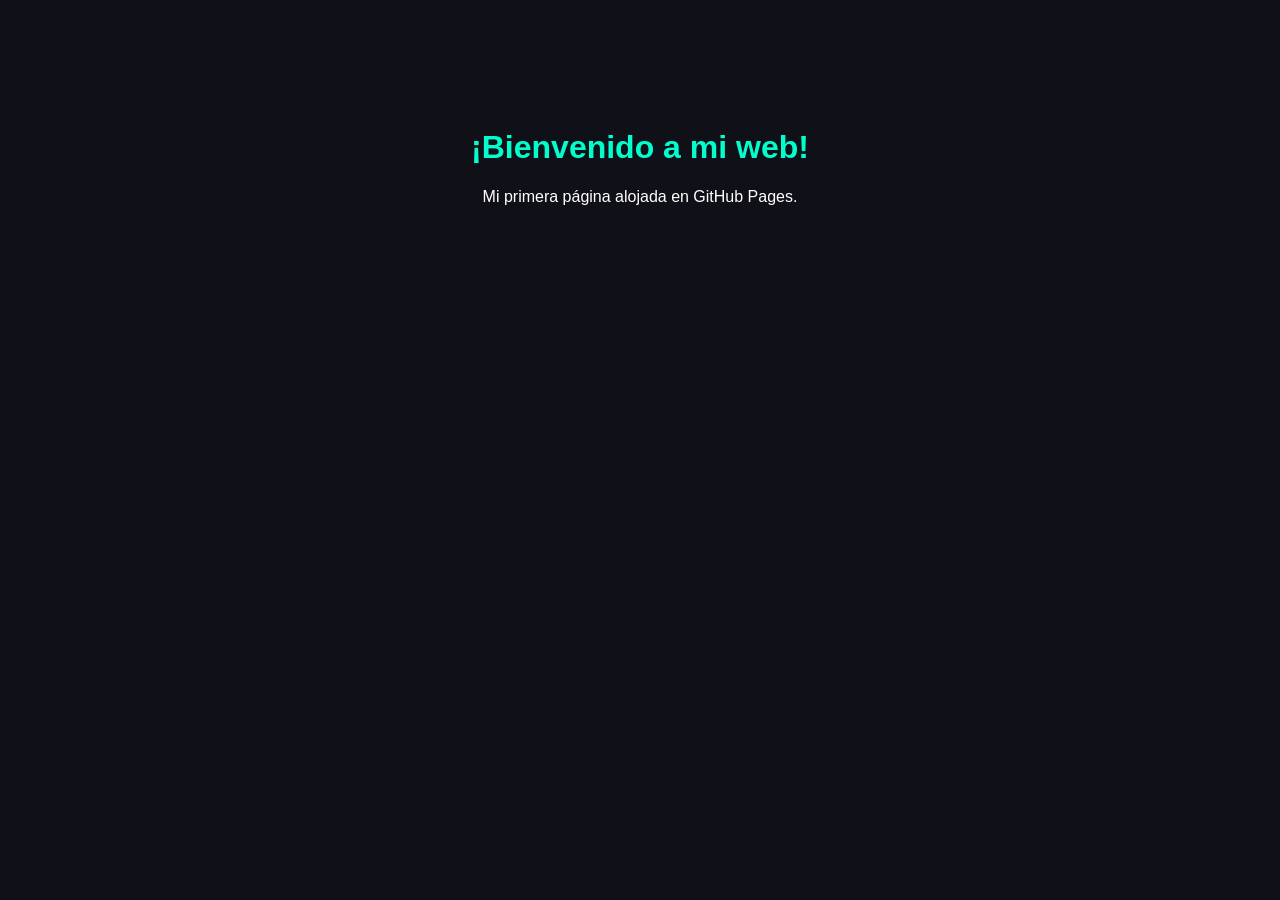
==== index.html @ 0137ab1f "Add initial HTML structure for the webpage" ====
<!DOCTYPE html>
<html lang="es">
<head>
  <meta charset="UTF-8">
  <meta name="viewport" content="width=device-width, initial-scale=1.0">
  <title>Mi primera web</title>
  <style>
    body {
      background: #101018;
      color: white;
      font-family: Arial, sans-serif;
      text-align: center;
      padding: 100px 20px;
    }
    h1 { color: #00ffcc; }
  </style>
</head>
<body>
  <h1>¡Bienvenido a mi web!</h1>
  <p>Mi primera página alojada en GitHub Pages.</p>
</body>
</html>
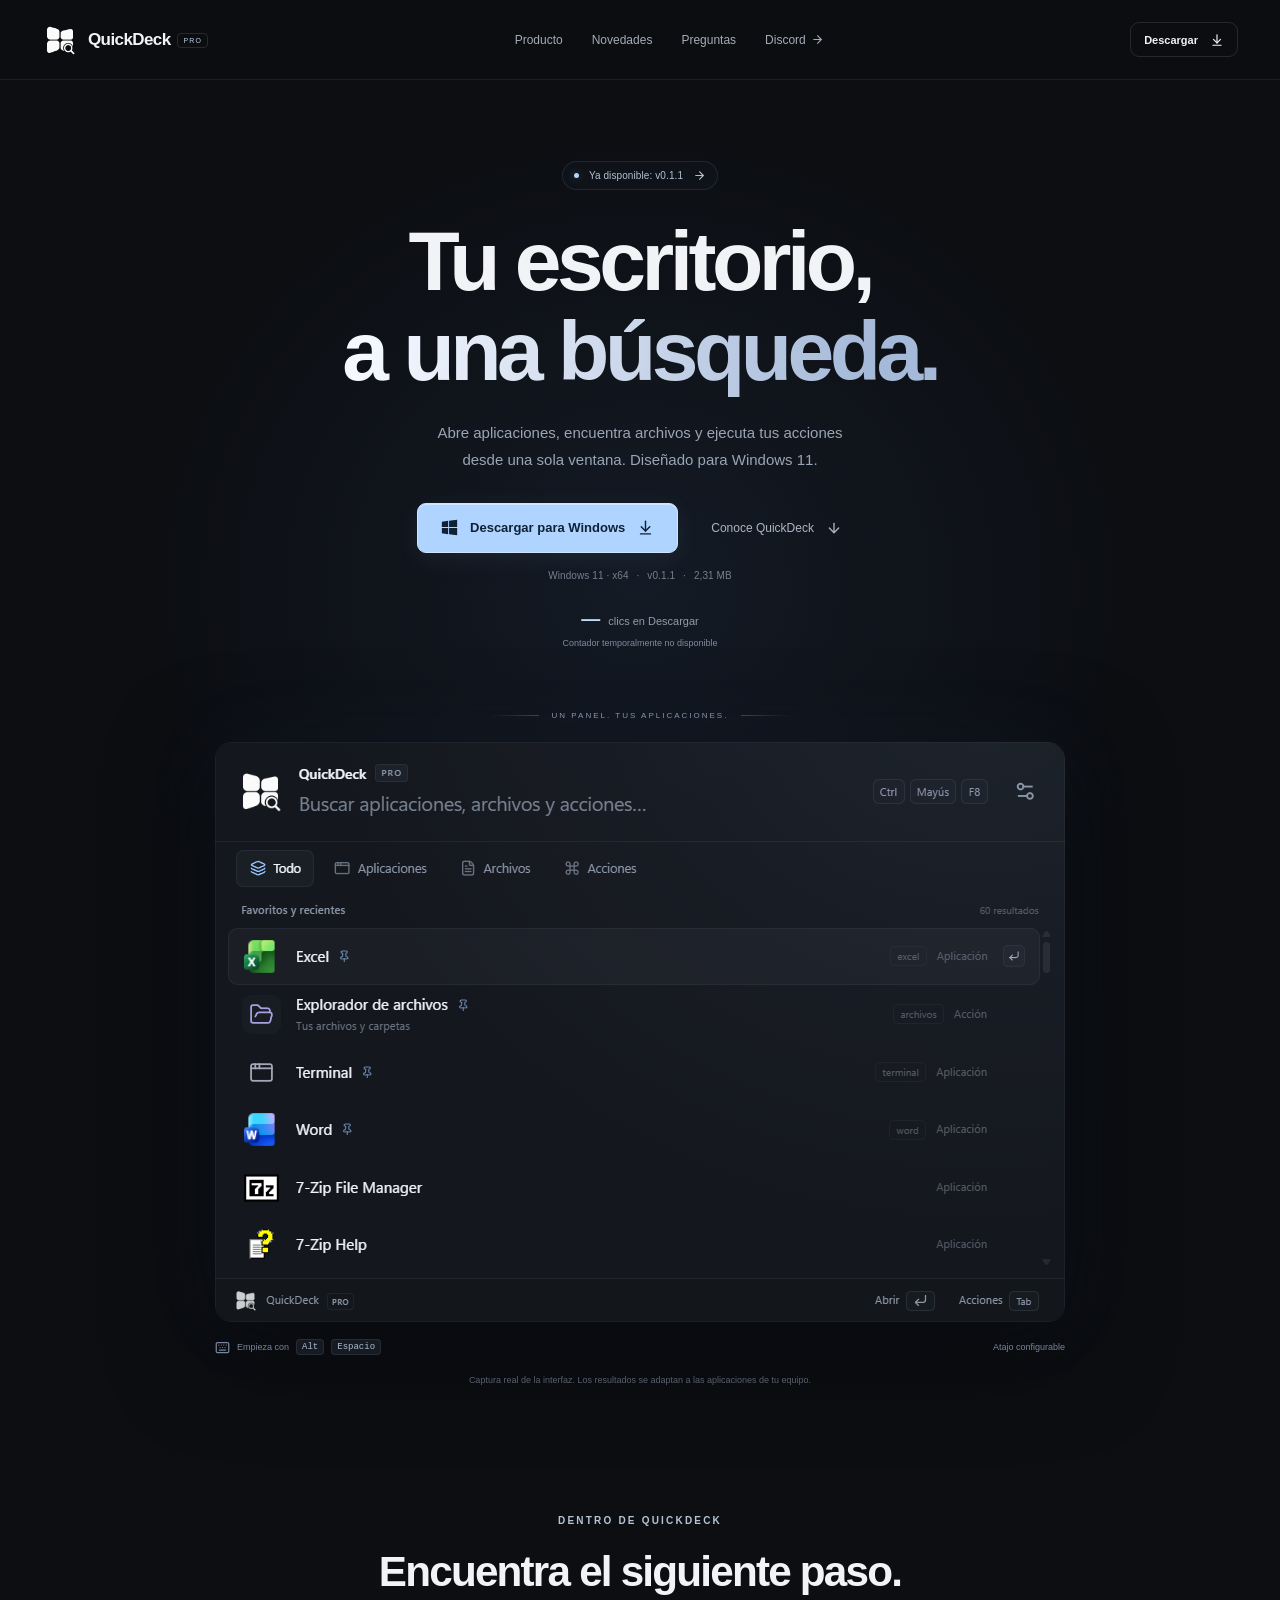
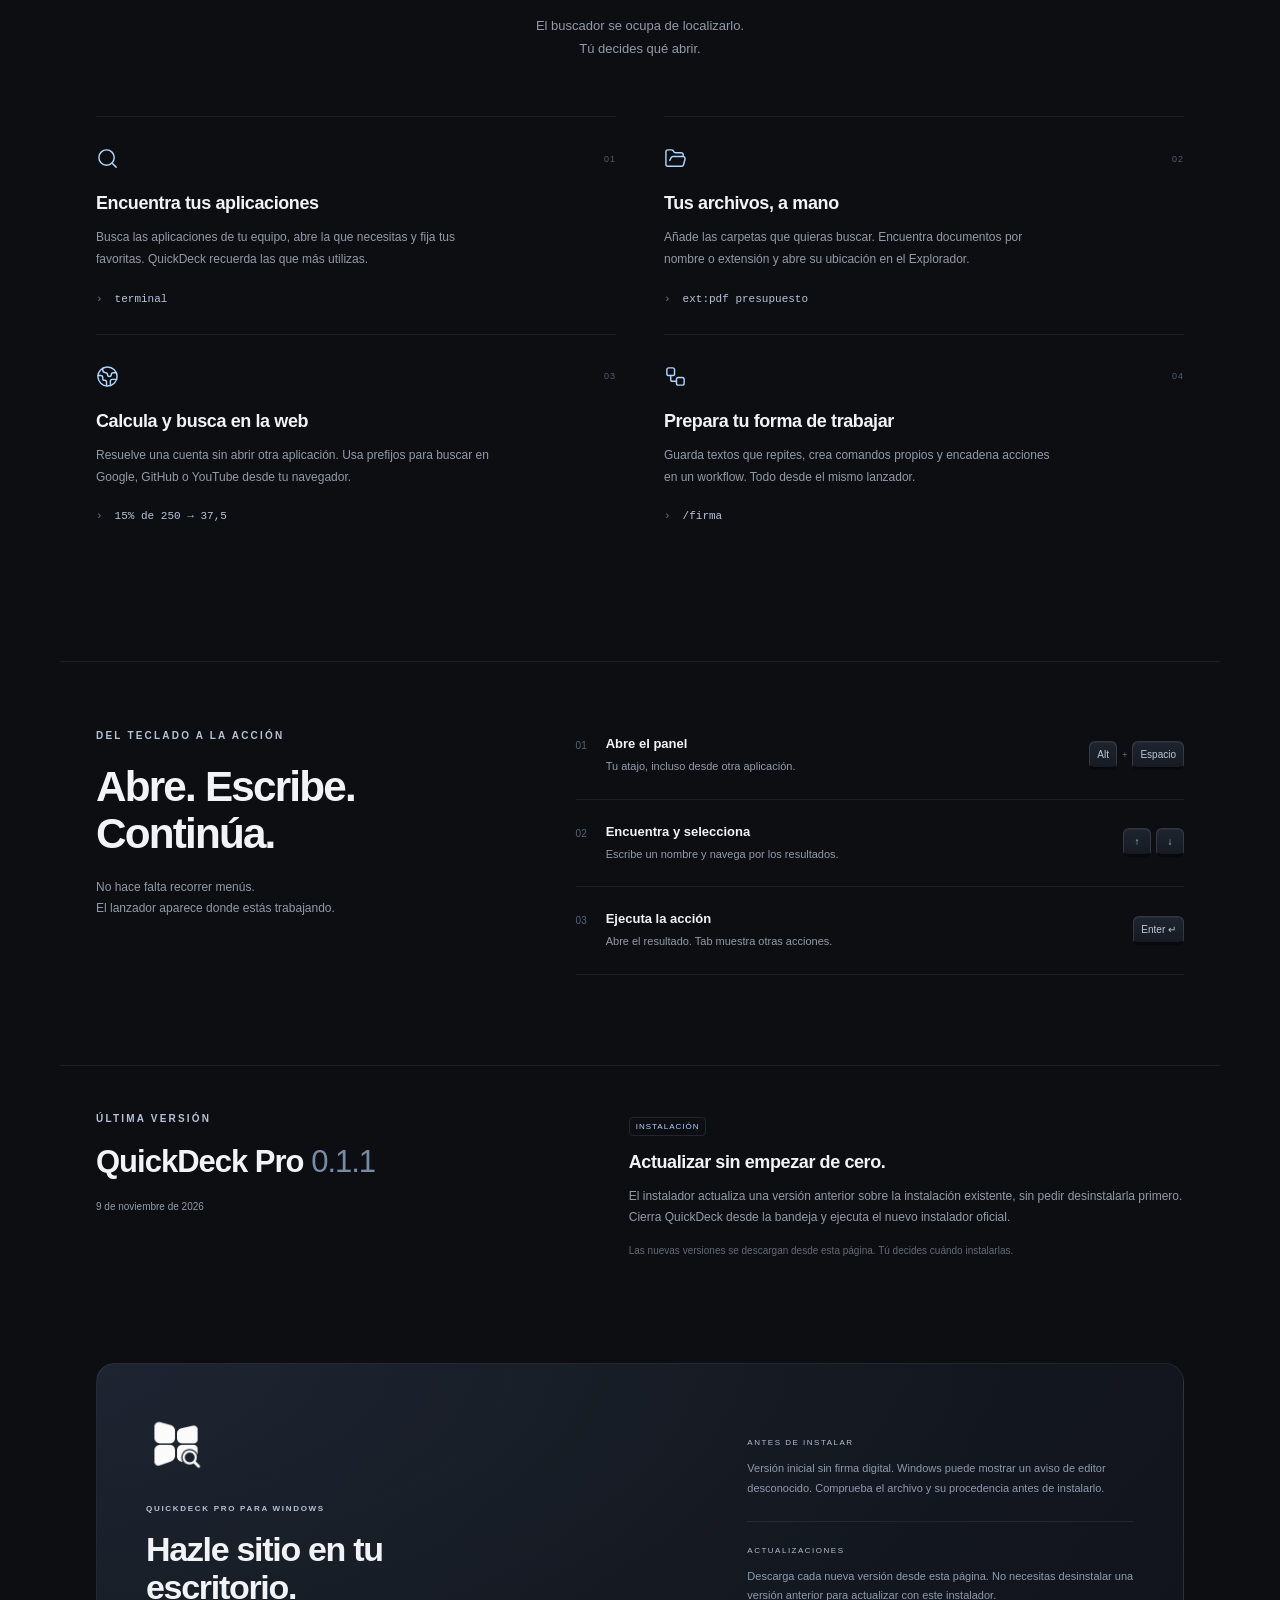
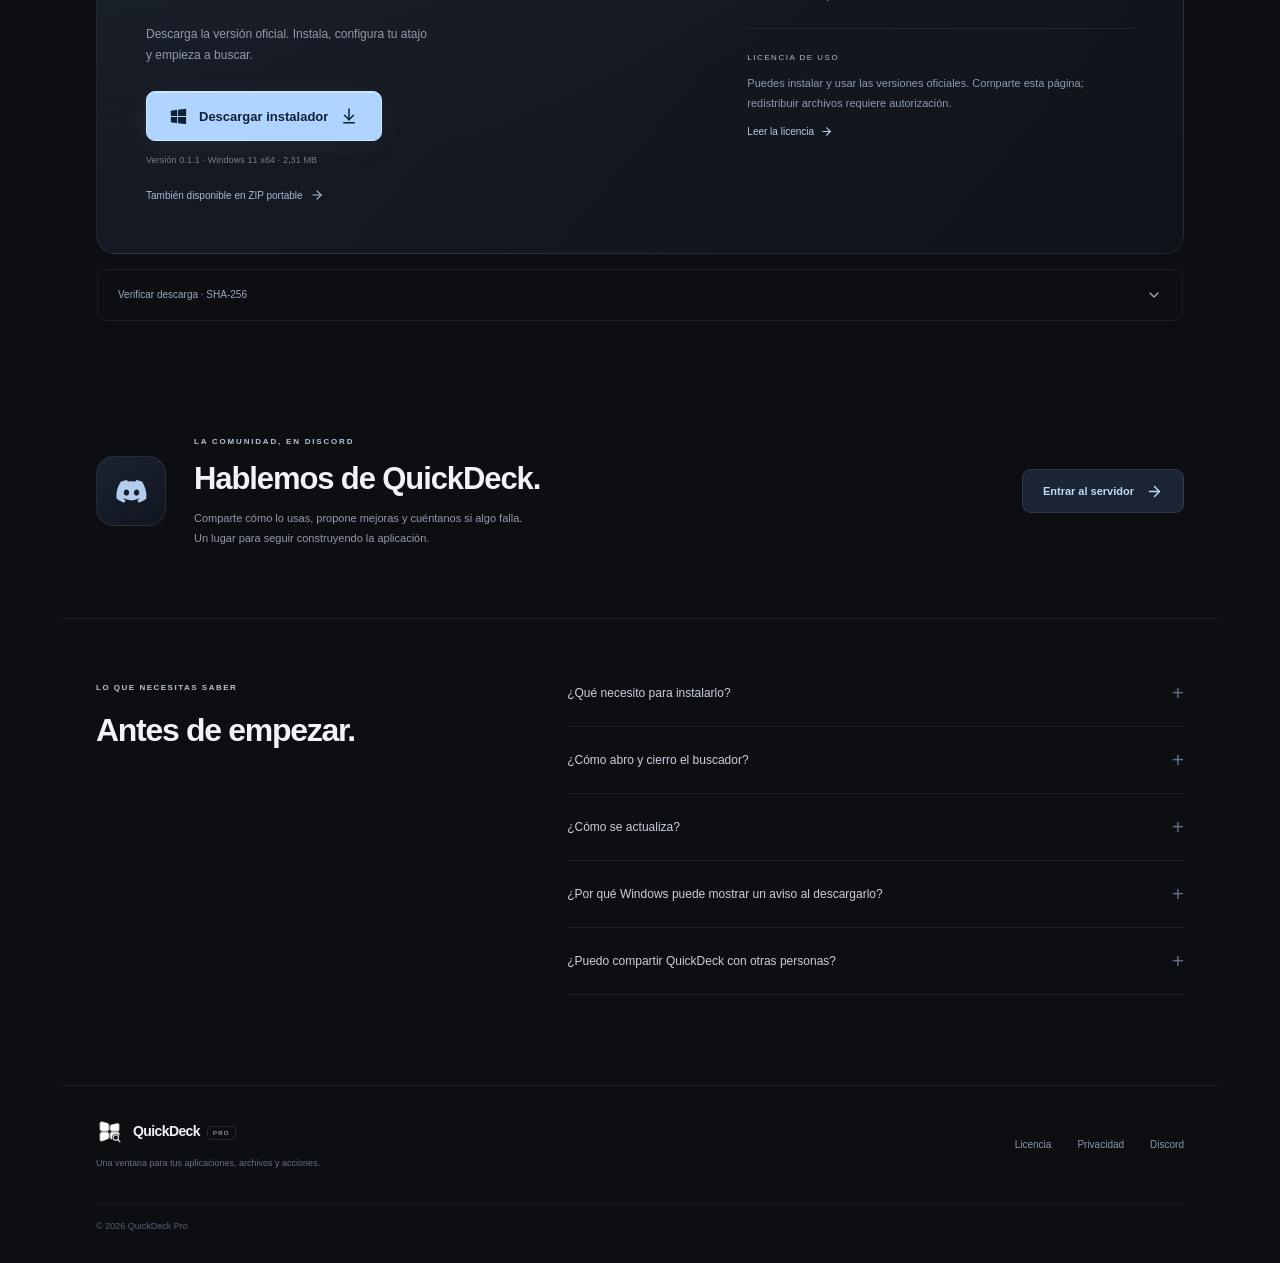
==== commit 4526b59e: "Add files via upload" ====
--- a/index.html
+++ b/index.html
@@ -1,23 +1,2100 @@
+<!doctype html>
+<html lang="es">
+  <head>
+    <meta charset="UTF-8" />
+    <meta name="viewport" content="width=device-width,initial-scale=1" />
+    <meta name="theme-color" content="#0c0e12" />
+    <title>QuickDeck Pro v0.1.1 — Windows 11</title>
+    <meta
+      name="description"
+      content="Aplicaciones, archivos y acciones en un buscador para Windows 11. Descarga QuickDeck Pro y únete a Discord."
+    />
+    <link rel="canonical" href="https://ivanb12.github.io/quickdeckpro/" />
+    <link rel="icon" href="favicon.ico" />
+    <meta property="og:title" content="QuickDeck Pro v0.1.1" />
+    <meta property="og:description" content="Tu escritorio, a una búsqueda." />
+    <meta property="og:url" content="https://ivanb12.github.io/quickdeckpro/" />
+    <meta property="og:type" content="website" />
+    <meta
+      property="og:image"
+      content="https://ivanb12.github.io/quickdeckpro/images/launcher.png"
+    />
+    <style>
+      :root {
+        color-scheme: dark;
+        --bg: #0c0e12;
+        --text: #f1f3f6;
+        --muted: #929ba9;
+        --ice: #afd4ff;
+        --line: #ffffff12;
+        font-family: Inter, 'Segoe UI Variable Text', 'Segoe UI', Arial, sans-serif;
+        font-synthesis: none;
+        text-rendering: optimizeLegibility;
+        -webkit-font-smoothing: antialiased;
+      }
+      * {
+        box-sizing: border-box;
+      }
+      html {
+        scroll-behavior: smooth;
+        scroll-padding-top: 100px;
+      }
+      body {
+        margin: 0;
+        background: var(--bg);
+        color: var(--text);
+      }
+      a {
+        color: inherit;
+        text-decoration: none;
+      }
+      button,
+      input {
+        font: inherit;
+      }
+      button,
+      a,
+      summary {
+        -webkit-tap-highlight-color: transparent;
+      }
+      button,
+      summary {
+        cursor: pointer;
+      }
+      button {
+        color: inherit;
+      }
+      a:focus-visible,
+      button:focus-visible,
+      summary:focus-visible,
+      input:focus-visible {
+        outline: 2px solid var(--ice);
+        outline-offset: 5px;
+      }
+      ::selection {
+        background: #afd4ff36;
+        color: #fff;
+      }
+      img {
+        max-width: 100%;
+      }
+      svg {
+        flex-shrink: 0;
+      }
+      h1,
+      h2,
+      h3,
+      p {
+        margin: 0;
+      }
+      h2 {
+        font-size: clamp(30px, 3.3vw, 46px);
+        letter-spacing: -1.8px;
+        line-height: 1.12;
+        font-weight: 580;
+      }
+      h3 {
+        font-weight: 550;
+      }
+      p {
+        color: var(--muted);
+        line-height: 1.75;
+      }
+      .section-shell {
+        max-width: 1160px;
+        margin: 0 auto;
+        padding-left: 36px;
+        padding-right: 36px;
+      }
+      .eyebrow {
+        font-size: 10px;
+        letter-spacing: 2.2px;
+        font-weight: 600;
+        color: #b6c3d4;
+        margin-bottom: 18px;
+      }
+      .skip-link {
+        position: fixed;
+        top: -100px;
+        left: 20px;
+        padding: 12px 20px;
+        background: var(--ice);
+        color: #071425;
+        z-index: 100;
+      }
+      .skip-link:focus {
+        top: 10px;
+      }
+      .site-header {
+        position: sticky;
+        top: 0;
+        z-index: 30;
+        background: #0c0e12e8;
+        backdrop-filter: blur(18px);
+        border-bottom: 1px solid var(--line);
+      }
+      .nav-wrap {
+        height: 79px;
+        max-width: 1280px;
+        padding: 0 42px;
+        margin: auto;
+        display: flex;
+        align-items: center;
+        gap: 40px;
+      }
+      .logo {
+        display: flex;
+        align-items: center;
+        gap: 10px;
+        font-size: 17px;
+        font-weight: 600;
+        letter-spacing: -0.6px;
+        white-space: nowrap;
+      }
+      .logo img {
+        display: block;
+        width: 36px;
+        height: 36px;
+        object-fit: contain;
+      }
+      .pro {
+        font-size: 7px;
+        letter-spacing: 1.2px;
+        font-weight: 500;
+        color: #bed0e6;
+        vertical-align: middle;
+        border: 1px solid #ffffff1d;
+        border-radius: 4px;
+        margin-left: 7px;
+        padding: 3px 5px;
+      }
+      .main-nav {
+        display: flex;
+        align-items: center;
+        gap: 29px;
+        margin: auto;
+      }
+      .main-nav a {
+        font-size: 12px;
+        color: #a5acb8;
+        display: inline-flex;
+        gap: 5px;
+        align-items: center;
+        transition: color 0.15s;
+      }
+      .main-nav a:hover {
+        color: #fff;
+      }
+      .button {
+        display: inline-flex;
+        align-items: center;
+        justify-content: center;
+        gap: 12px;
+        min-height: 44px;
+        padding: 0 20px;
+        border-radius: 9px;
+        font-size: 12px;
+        font-weight: 550;
+        white-space: nowrap;
+        transition:
+          background 0.15s,
+          transform 0.15s,
+          border-color 0.15s;
+        border: 1px solid #ffffff1d;
+      }
+      .button:hover {
+        transform: translateY(-2px);
+        background: #ffffff0e;
+      }
+      .nav-download {
+        min-height: 35px;
+        font-size: 11px;
+        padding: 0 13px;
+      }
+      .button-primary {
+        background: var(--ice);
+        color: #102035;
+        border: 1px solid #cde5ff;
+        box-shadow:
+          0 1px 0 #ffffff66 inset,
+          0 5px 25px #9fc7ff13;
+        min-height: 50px;
+        padding: 0 23px;
+        font-size: 13px;
+      }
+      .button-primary:hover {
+        background: #cee4ff;
+      }
+      .button-quiet {
+        border-color: transparent;
+        color: #abb5c5;
+        font-weight: 400;
+      }
+      .button-quiet:hover {
+        background: #ffffff05;
+        color: #fff;
+      }
+      .menu-toggle {
+        display: none;
+        border: 0;
+        background: none;
+        padding: 5px;
+      }
+      .hero {
+        text-align: center;
+        position: relative;
+        isolation: isolate;
+        padding-top: 81px;
+      }
+      .hero-halo {
+        pointer-events: none;
+        position: absolute;
+        top: 0;
+        left: 50%;
+        width: 1100px;
+        max-width: 100vw;
+        height: 950px;
+        transform: translateX(-50%);
+        z-index: -2;
+        background: radial-gradient(ellipse at 50% 53%, #31496c37, transparent 64%);
+      }
+      .release-pill {
+        display: inline-flex;
+        align-items: center;
+        gap: 10px;
+        font-size: 10px;
+        letter-spacing: 0.1px;
+        color: #b4bfcd;
+        padding: 7px 11px;
+        border: 1px solid #b8d2f51c;
+        border-radius: 30px;
+        background: #17213138;
+      }
+      .release-pill:hover {
+        border-color: #afd4ff55;
+      }
+      .live-dot {
+        height: 5px;
+        width: 5px;
+        border-radius: 50%;
+        background: var(--ice);
+        box-shadow: 0 0 9px #afd4ff55;
+      }
+      .hero h1 {
+        margin: 27px 0 22px;
+        font-size: clamp(50px, 6.7vw, 84px);
+        font-weight: 570;
+        letter-spacing: -4.5px;
+        line-height: 1.07;
+      }
+      .hero h1 > span {
+        background: linear-gradient(100deg, #f5f8ff 5%, #a5b9d8 88%);
+        background-clip: text;
+        color: transparent;
+      }
+      .hero-description {
+        font-size: 15px;
+        line-height: 1.8;
+        color: #9aa5b5;
+      }
+      .hero-actions {
+        display: flex;
+        justify-content: center;
+        gap: 12px;
+        margin-top: 30px;
+      }
+      .download-meta {
+        font-size: 10px;
+        letter-spacing: 0.1px;
+        display: block;
+        margin-top: 14px;
+        color: #757f8f;
+      }
+      .download-meta > span {
+        margin: 0 5px;
+      }
+      .product-stage {
+        margin: 63px auto 0;
+        max-width: 890px;
+        position: relative;
+        padding: 0 20px 18px;
+      }
+      .stage-grid {
+        position: absolute;
+        inset: 30px -85px 0;
+        z-index: -1;
+        pointer-events: none;
+        background-image:
+          linear-gradient(#b9d9ff07 1px, transparent 1px),
+          linear-gradient(90deg, #b9d9ff07 1px, transparent 1px);
+        background-size: 55px 55px;
+        mask-image: radial-gradient(ellipse, #000, transparent 68%);
+      }
+      .stage-intro {
+        display: flex;
+        justify-content: center;
+        align-items: center;
+        gap: 13px;
+        font-size: 8px;
+        letter-spacing: 2px;
+        color: #8595ac;
+        margin-bottom: 22px;
+      }
+      .stage-line {
+        height: 1px;
+        width: 50px;
+        background: linear-gradient(90deg, transparent, #b8d3ff3d);
+      }
+      .stage-line:last-child {
+        transform: rotate(180deg);
+      }
+      .product-shot {
+        display: block;
+        width: 100%;
+        height: auto;
+        border-radius: 15px;
+        box-shadow:
+          0 25px 100px #0008,
+          0 0 80px #6b9af813;
+        outline: 1px solid #b8d3ff0d;
+        outline-offset: -1px;
+      }
+      .stage-caption {
+        display: flex;
+        justify-content: space-between;
+        align-items: center;
+        font-size: 9px;
+        padding-top: 17px;
+        color: #77859b;
+      }
+      .stage-caption > span:first-child {
+        display: flex;
+        align-items: center;
+        gap: 7px;
+      }
+      .stage-caption kbd {
+        font-size: 9px;
+        padding: 2px 5px;
+        background: #151a23;
+        border: 1px solid #ffffff14;
+        border-radius: 4px;
+        color: #afbdd1;
+      }
+      .capture-note {
+        font-size: 9px;
+        color: #687181;
+        margin-top: 0;
+      }
+      .features-section {
+        padding-top: 123px;
+        padding-bottom: 110px;
+      }
+      .section-heading {
+        text-align: center;
+        margin-bottom: 56px;
+      }
+      .section-heading > p:last-child {
+        font-size: 13px;
+        margin-top: 20px;
+      }
+      .features-grid {
+        display: grid;
+        grid-template-columns: repeat(2, minmax(0, 1fr));
+        gap: 0 48px;
+      }
+      .feature {
+        padding: 30px 0 29px;
+        border-top: 1px solid var(--line);
+      }
+      .feature-top {
+        display: flex;
+        align-items: center;
+        justify-content: space-between;
+        color: var(--ice);
+        margin-bottom: 23px;
+      }
+      .feature-top > span {
+        font-size: 9px;
+        color: #525d70;
+        letter-spacing: 1px;
+        font-variant-numeric: tabular-nums;
+      }
+      .feature h3 {
+        font-size: 18px;
+        letter-spacing: -0.4px;
+        margin-bottom: 12px;
+      }
+      .feature p {
+        font-size: 12px;
+        max-width: 400px;
+        line-height: 1.85;
+      }
+      .feature code {
+        display: flex;
+        align-items: center;
+        gap: 12px;
+        font-family: 'Cascadia Code', Consolas, monospace;
+        font-size: 11px;
+        color: #b5c5db;
+        margin-top: 22px;
+      }
+      .feature code > span {
+        color: #5e789a;
+      }
+      .keyboard-section {
+        display: grid;
+        grid-template-columns: 1fr 1.45fr;
+        gap: 60px;
+        border-top: 1px solid var(--line);
+        padding-top: 65px;
+        padding-bottom: 90px;
+      }
+      .keyboard-section > div > p:last-child {
+        font-size: 12px;
+        margin-top: 20px;
+      }
+      .keyboard-steps {
+        padding: 0;
+        margin: 0;
+        list-style: none;
+      }
+      .keyboard-steps li {
+        display: flex;
+        gap: 19px;
+        align-items: center;
+        border-bottom: 1px solid var(--line);
+        padding: 24px 0;
+      }
+      .keyboard-steps li:first-child {
+        padding-top: 9px;
+      }
+      .step-number {
+        color: #566378;
+        font-size: 10px;
+        align-self: flex-start;
+        margin-top: 4px;
+      }
+      .keyboard-steps h3 {
+        font-size: 13px;
+        margin-bottom: 7px;
+      }
+      .keyboard-steps p {
+        font-size: 11px;
+        line-height: 1.5;
+      }
+      .key-combo {
+        display: flex;
+        align-items: center;
+        gap: 5px;
+        margin-left: auto;
+        color: #657287;
+      }
+      .key-combo kbd {
+        background: linear-gradient(#1e242e, #161b23);
+        border: 1px solid #ffffff1f;
+        border-bottom: 3px solid #07090e;
+        border-radius: 6px;
+        min-width: 28px;
+        padding: 7px;
+        font-family: inherit;
+        font-size: 10px;
+        color: #bcc8d9;
+        text-align: center;
+        box-shadow: 0 1px 0 #ffffff0c inset;
+      }
+      .key-combo > span {
+        font-size: 9px;
+      }
+      .release-section {
+        padding-top: 44px;
+        padding-bottom: 79px;
+        border-top: 1px solid var(--line);
+        display: grid;
+        grid-template-columns: 1fr 1.2fr;
+        gap: 70px;
+      }
+      .release-section h2 {
+        font-size: 31px;
+        letter-spacing: -1px;
+      }
+      .release-section h2 span {
+        color: #788ba5;
+        font-weight: 350;
+      }
+      .release-date {
+        font-size: 10px;
+        margin-top: 18px;
+      }
+      .release-detail {
+        padding-top: 5px;
+      }
+      .small-tag {
+        display: inline-block;
+        font-size: 8px;
+        letter-spacing: 1px;
+        color: var(--ice);
+        border: 1px solid #afd4ff20;
+        border-radius: 4px;
+        padding: 4px 6px;
+        margin-bottom: 16px;
+      }
+      .release-detail h3 {
+        font-size: 18px;
+        margin-bottom: 13px;
+        letter-spacing: -0.4px;
+      }
+      .release-detail > p {
+        font-size: 12px;
+      }
+      .release-detail .muted-small {
+        font-size: 10px;
+        opacity: 0.65;
+        margin-top: 14px;
+      }
+      .download-section {
+        padding-top: 25px;
+        padding-bottom: 80px;
+      }
+      .download-panel {
+        display: grid;
+        grid-template-columns: 1.4fr 1fr;
+        gap: 60px;
+        border: 1px solid #a7c6f01c;
+        border-radius: 19px;
+        overflow: hidden;
+        padding: 50px 49px;
+        background:
+          radial-gradient(ellipse at 0% 0%, #5673991a, transparent 60%),
+          linear-gradient(130deg, #171c25, #10131a);
+      }
+      .download-main > img {
+        display: block;
+        object-fit: contain;
+        margin-bottom: 28px;
+        width: 60px;
+        height: 60px;
+      }
+      .download-main .eyebrow {
+        font-size: 8px;
+        letter-spacing: 1.7px;
+        margin-bottom: 14px;
+      }
+      .download-main h2 {
+        font-size: 34px;
+        letter-spacing: -1.3px;
+        max-width: 340px;
+      }
+      .download-main > p:not(.eyebrow) {
+        font-size: 12px;
+        margin-top: 18px;
+      }
+      .download-main > .button {
+        margin-top: 25px;
+      }
+      .download-main .download-meta {
+        font-size: 9px;
+      }
+      .portable-link {
+        display: inline-flex;
+        align-items: center;
+        gap: 7px;
+        font-size: 10px;
+        color: #a4bad7;
+        margin-top: 23px;
+      }
+      .portable-link:hover {
+        color: #fff;
+      }
+      .download-details {
+        padding-top: 17px;
+      }
+      .detail-block {
+        padding: 17px 0 22px;
+        border-bottom: 1px solid var(--line);
+      }
+      .detail-block:first-child {
+        padding-top: 0;
+      }
+      .detail-block:last-child {
+        border: 0;
+        padding-bottom: 0;
+      }
+      .detail-label {
+        font-size: 8px;
+        letter-spacing: 1.5px;
+        color: #b0bed0;
+      }
+      .detail-block p {
+        font-size: 11px;
+        line-height: 1.8;
+        margin-top: 10px;
+        color: #8e9bb0;
+      }
+      .detail-block a {
+        display: inline-flex;
+        align-items: center;
+        gap: 6px;
+        font-size: 10px;
+        color: #b6cbe8;
+        margin-top: 11px;
+      }
+      .checksum {
+        margin: 15px 1px 0;
+        border: 1px solid var(--line);
+        border-radius: 9px;
+        color: #99a8bc;
+      }
+      .checksum > summary {
+        padding: 17px 20px;
+        display: flex;
+        align-items: center;
+        justify-content: space-between;
+        list-style: none;
+        font-size: 10px;
+      }
+      .checksum summary::-webkit-details-marker,
+      .faq-list summary::-webkit-details-marker {
+        display: none;
+      }
+      .checksum[open] > summary svg {
+        transform: rotate(180deg);
+      }
+      .checksum-body {
+        padding: 0 20px 20px;
+      }
+      .checksum-body label {
+        font-size: 10px;
+        color: #8b9bb1;
+      }
+      .hash-row {
+        display: flex;
+        margin: 10px 0;
+        gap: 6px;
+      }
+      .hash-row input {
+        min-width: 0;
+        flex: 1;
+        background: #0a0c12;
+        border: 1px solid #ffffff13;
+        border-radius: 6px;
+        padding: 13px 11px;
+        color: #becde3;
+        font-family: Consolas, monospace;
+        font-size: 11px;
+      }
+      .hash-row button {
+        border: 1px solid #ffffff16;
+        border-radius: 6px;
+        background: #1a202a;
+        width: 45px;
+        display: grid;
+        place-items: center;
+      }
+      .checksum-body p {
+        font-size: 10px;
+      }
+      .checksum-body > a {
+        display: inline-flex;
+        align-items: center;
+        gap: 6px;
+        font-size: 10px;
+        margin-top: 15px;
+        color: var(--ice);
+      }
+      .community-section {
+        display: grid;
+        grid-template-columns: auto 1fr auto;
+        align-items: center;
+        gap: 28px;
+        padding-top: 34px;
+        padding-bottom: 70px;
+      }
+      .community-icon {
+        width: 70px;
+        height: 70px;
+        border: 1px solid #ffffff14;
+        border-radius: 18px;
+        background: linear-gradient(145deg, #1b2331, #10151f);
+        display: grid;
+        place-items: center;
+        color: #b4cded;
+      }
+      .community-icon svg {
+        width: 31px;
+        height: 31px;
+      }
+      .community-section .eyebrow {
+        font-size: 8px;
+        letter-spacing: 1.8px;
+        margin-bottom: 13px;
+      }
+      .community-section h2 {
+        font-size: 31px;
+        letter-spacing: -1.1px;
+      }
+      .community-section p:not(.eyebrow) {
+        font-size: 11px;
+        margin-top: 13px;
+      }
+      .button-discord {
+        background: #1b2433;
+        border-color: #a4c7fc26;
+        color: #c0d8fa;
+        font-size: 11px;
+      }
+      .button-discord:hover {
+        background: #27344a;
+      }
+      .faq-section {
+        border-top: 1px solid var(--line);
+        padding-top: 62px;
+        padding-bottom: 90px;
+        display: grid;
+        grid-template-columns: 0.8fr 1.2fr;
+        gap: 60px;
+      }
+      .faq-section h2 {
+        font-size: 32px;
+        letter-spacing: -1.3px;
+      }
+      .faq-section .eyebrow {
+        font-size: 8px;
+        letter-spacing: 1.5px;
+      }
+      .faq-list details {
+        border-bottom: 1px solid var(--line);
+      }
+      .faq-list summary {
+        display: flex;
+        align-items: center;
+        justify-content: space-between;
+        gap: 20px;
+        list-style: none;
+        padding: 21px 0;
+        font-size: 12px;
+        font-weight: 450;
+        color: #c9d0db;
+      }
+      .faq-list details:first-child summary {
+        padding-top: 0;
+      }
+      .faq-plus {
+        font-size: 21px;
+        color: #5f7089;
+        font-weight: 300;
+        transition: transform 0.2s;
+      }
+      .faq-list details[open] .faq-plus {
+        transform: rotate(45deg);
+      }
+      .faq-list p {
+        padding: 0 22px 21px 0;
+        font-size: 11px;
+        line-height: 1.9;
+      }
+      .site-footer {
+        border-top: 1px solid var(--line);
+        padding-top: 32px;
+        padding-bottom: 30px;
+        display: grid;
+        grid-template-columns: 1fr auto;
+        gap: 30px;
+      }
+      .site-footer .logo {
+        font-size: 14px;
+      }
+      .site-footer .logo img {
+        width: 27px;
+        height: 27px;
+      }
+      .site-footer .pro {
+        font-size: 6px;
+      }
+      .site-footer p {
+        font-size: 9px;
+        margin-top: 11px;
+        color: #657082;
+      }
+      .site-footer nav {
+        display: flex;
+        gap: 26px;
+        font-size: 10px;
+        color: #8b97a9;
+        align-items: center;
+      }
+      .site-footer nav a:hover {
+        color: #fff;
+      }
+      .site-footer > span {
+        font-size: 9px;
+        color: #556175;
+        grid-column: 1/-1;
+        border-top: 1px solid #ffffff08;
+        padding-top: 18px;
+      }
+      @media (min-width: 1000px) {
+        .hero h1,
+        .hero-description,
+        .hero-actions,
+        .release-pill {
+          animation: arrive 0.6s ease both;
+        }
+        .hero-description {
+          animation-delay: 0.08s;
+        }
+        .hero-actions {
+          animation-delay: 0.15s;
+        }
+      }
+      @keyframes arrive {
+        from {
+          opacity: 0;
+          transform: translateY(8px);
+        }
+        to {
+          opacity: 1;
+          transform: translateY(0);
+        }
+      }
+      @media (max-width: 900px) {
+        .nav-wrap {
+          gap: 22px;
+          padding: 0 25px;
+        }
+        .main-nav {
+          gap: 17px;
+        }
+        .hero h1 {
+          letter-spacing: -3px;
+        }
+        .section-shell {
+          padding-left: 26px;
+          padding-right: 26px;
+        }
+        .keyboard-section {
+          gap: 30px;
+          grid-template-columns: 1fr 1.4fr;
+        }
+        .key-combo {
+          gap: 3px;
+        }
+        .key-combo kbd {
+          padding: 6px;
+          font-size: 9px;
+        }
+        .keyboard-steps {
+          min-width: 0;
+        }
+        .keyboard-steps li {
+          gap: 12px;
+        }
+        .keyboard-steps p {
+          font-size: 10px;
+          max-width: 180px;
+        }
+        .release-section {
+          gap: 30px;
+        }
+        .download-panel {
+          gap: 30px;
+          padding: 36px 30px;
+        }
+        .community-section {
+          grid-template-columns: auto 1fr;
+          gap: 22px;
+        }
+        .community-section > .button {
+          grid-column: 2;
+          justify-self: start;
+          margin-top: 0;
+        }
+        .community-section p br {
+          display: none;
+        }
+        .faq-section {
+          gap: 30px;
+        }
+      }
+      @media (max-width: 640px) {
+        html {
+          scroll-padding-top: 85px;
+        }
+        .nav-wrap {
+          height: 66px;
+          padding: 0 18px;
+          gap: 12px;
+        }
+        .logo {
+          font-size: 16px;
+          gap: 7px;
+        }
+        .logo img {
+          height: 31px;
+          width: 31px;
+        }
+        .pro {
+          font-size: 6px;
+          margin-left: 5px;
+          padding: 2px 4px;
+        }
+        .nav-download {
+          margin-left: auto;
+          font-size: 10px;
+          min-height: 32px;
+          padding: 0 10px;
+          gap: 7px;
+        }
+        .menu-toggle {
+          display: block;
+        }
+        .menu-toggle svg {
+          height: 19px;
+          width: 19px;
+        }
+        .main-nav {
+          display: none;
+          position: absolute;
+          top: 66px;
+          left: 0;
+          right: 0;
+          margin: 0;
+          padding: 20px 24px;
+          background: #12161f;
+          border-bottom: 1px solid #ffffff16;
+          flex-direction: column;
+          align-items: flex-start;
+          gap: 22px;
+        }
+        .main-nav.is-open {
+          display: flex;
+        }
+        .main-nav a {
+          font-size: 13px;
+        }
+        .section-shell {
+          padding-left: 21px;
+          padding-right: 21px;
+        }
+        .hero {
+          padding-top: 51px;
+        }
+        .release-pill {
+          font-size: 9px;
+          padding: 6px 10px;
+        }
+        .hero h1 {
+          font-size: 48px;
+          letter-spacing: -2.8px;
+          line-height: 1.1;
+          margin: 26px 0 20px;
+        }
+        .hero-description {
+          font-size: 12px;
+          line-height: 1.9;
+          max-width: 330px;
+          margin: auto;
+        }
+        .desktop-break {
+          display: none;
+        }
+        .hero-actions {
+          margin-top: 27px;
+          gap: 10px;
+          flex-direction: column;
+          align-items: center;
+        }
+        .button-primary {
+          min-height: 47px;
+          font-size: 12px;
+          padding: 0 18px;
+          gap: 11px;
+        }
+        .button-quiet {
+          min-height: 34px;
+          font-size: 11px;
+        }
+        .download-meta {
+          font-size: 9px;
+          margin-top: 12px;
+        }
+        .product-stage {
+          margin-top: 39px;
+          padding: 0 0 12px;
+        }
+        .stage-intro {
+          font-size: 6px;
+          letter-spacing: 1.5px;
+          gap: 10px;
+          margin-bottom: 17px;
+        }
+        .stage-line {
+          width: 27px;
+        }
+        .stage-grid {
+          inset: 10px -21px 0;
+          background-size: 35px 35px;
+        }
+        .product-shot {
+          border-radius: 8px;
+        }
+        .stage-caption {
+          padding-top: 13px;
+          font-size: 8px;
+        }
+        .stage-caption > span:first-child {
+          gap: 4px;
+        }
+        .stage-caption kbd {
+          font-size: 8px;
+          padding: 1px 4px;
+        }
+        .stage-caption svg {
+          width: 12px;
+        }
+        .capture-note {
+          font-size: 8px;
+          line-height: 1.8;
+          padding: 0 12px;
+        }
+        .features-section {
+          padding-top: 76px;
+          padding-bottom: 54px;
+        }
+        .section-heading {
+          margin-bottom: 32px;
+        }
+        .eyebrow {
+          font-size: 8px;
+          letter-spacing: 1.5px;
+          margin-bottom: 16px;
+        }
+        .section-heading h2 {
+          font-size: 29px;
+          letter-spacing: -1.3px;
+        }
+        .section-heading > p:last-child {
+          font-size: 11px;
+          margin-top: 15px;
+        }
+        .features-grid {
+          grid-template-columns: 1fr;
+          gap: 0;
+        }
+        .feature {
+          padding: 25px 0;
+        }
+        .feature-top {
+          margin-bottom: 17px;
+        }
+        .feature-top svg {
+          width: 20px;
+        }
+        .feature h3 {
+          font-size: 17px;
+          margin-bottom: 10px;
+        }
+        .feature p {
+          font-size: 12px;
+          max-width: none;
+        }
+        .feature code {
+          margin-top: 17px;
+          font-size: 10px;
+        }
+        .keyboard-section {
+          display: block;
+          padding-top: 43px;
+          padding-bottom: 55px;
+        }
+        .keyboard-section h2 {
+          font-size: 32px;
+        }
+        .keyboard-section > div > p:last-child {
+          font-size: 11px;
+          margin-top: 16px;
+        }
+        .keyboard-steps {
+          margin-top: 30px;
+        }
+        .keyboard-steps li {
+          gap: 13px;
+          padding: 22px 0;
+        }
+        .keyboard-steps h3 {
+          font-size: 12px;
+        }
+        .keyboard-steps p {
+          font-size: 10px;
+          max-width: 160px;
+        }
+        .key-combo kbd {
+          font-size: 9px;
+          padding: 6px;
+          min-width: 25px;
+        }
+        .release-section {
+          display: block;
+          padding-top: 38px;
+          padding-bottom: 42px;
+        }
+        .release-section h2 {
+          font-size: 27px;
+        }
+        .release-date {
+          font-size: 9px;
+          margin-top: 11px;
+        }
+        .release-detail {
+          margin-top: 28px;
+        }
+        .release-detail h3 {
+          font-size: 17px;
+        }
+        .release-detail > p {
+          font-size: 11px;
+        }
+        .download-section {
+          padding-top: 13px;
+          padding-bottom: 48px;
+        }
+        .download-panel {
+          display: block;
+          padding: 30px 24px;
+          border-radius: 14px;
+        }
+        .download-main > img {
+          width: 48px;
+          height: 48px;
+          margin-bottom: 24px;
+        }
+        .download-main h2 {
+          font-size: 29px;
+          letter-spacing: -1.2px;
+        }
+        .download-main > p:not(.eyebrow) {
+          font-size: 11px;
+        }
+        .download-main > .button {
+          margin-top: 23px;
+        }
+        .download-main .download-meta {
+          font-size: 8px;
+        }
+        .portable-link {
+          font-size: 9px;
+          margin-top: 19px;
+        }
+        .download-details {
+          margin-top: 24px;
+          padding-top: 25px;
+          border-top: 1px solid var(--line);
+        }
+        .detail-block p {
+          font-size: 11px;
+        }
+        .checksum > summary {
+          font-size: 9px;
+          padding: 15px;
+        }
+        .checksum-body {
+          padding: 0 15px 16px;
+        }
+        .hash-row input {
+          font-size: 10px;
+        }
+        .community-section {
+          grid-template-columns: 45px 1fr;
+          gap: 17px;
+          padding-top: 20px;
+          padding-bottom: 49px;
+        }
+        .community-icon {
+          width: 45px;
+          height: 45px;
+          border-radius: 12px;
+          align-self: start;
+        }
+        .community-icon svg {
+          width: 22px;
+        }
+        .community-section .eyebrow {
+          font-size: 7px;
+          letter-spacing: 1px;
+          margin-bottom: 10px;
+        }
+        .community-section h2 {
+          font-size: 25px;
+          letter-spacing: -0.9px;
+        }
+        .community-section p:not(.eyebrow) {
+          font-size: 11px;
+        }
+        .community-section > .button {
+          font-size: 10px;
+          min-height: 41px;
+        }
+        .faq-section {
+          display: block;
+          padding-top: 39px;
+          padding-bottom: 49px;
+        }
+        .faq-section h2 {
+          font-size: 29px;
+        }
+        .faq-list {
+          margin-top: 32px;
+        }
+        .faq-list summary {
+          font-size: 11px;
+          gap: 15px;
+          padding: 20px 0;
+        }
+        .faq-list p {
+          font-size: 11px;
+          padding-right: 12px;
+        }
+        .site-footer {
+          padding-top: 28px;
+          padding-bottom: 24px;
+          display: flex;
+          flex-wrap: wrap;
+          gap: 25px;
+        }
+        .site-footer nav {
+          font-size: 10px;
+          gap: 24px;
+        }
+        .site-footer > span {
+          width: 100%;
+          font-size: 8px;
+          padding-top: 18px;
+        }
+        .site-footer p {
+          font-size: 9px;
+        }
+        .site-footer .logo {
+          font-size: 14px;
+        }
+      }
+      @media (max-width: 360px) {
+        .nav-download {
+          display: none;
+        }
+        .menu-toggle {
+          margin-left: auto;
+        }
+      }
+      @media (prefers-reduced-motion: reduce) {
+        html {
+          scroll-behavior: auto;
+        }
+        *,
+        *::before,
+        *::after {
+          animation: none !important;
+          transition: none !important;
+        }
+      }
 
-<!DOCTYPE html>
-<html lang="es">
-<head>
-  <meta charset="UTF-8">
-  <meta name="viewport" content="width=device-width, initial-scale=1.0">
-  <title>Mi primera web</title>
-  <style>
-    body {
-      background: #101018;
-      color: white;
-      font-family: Arial, sans-serif;
-      text-align: center;
-      padding: 100px 20px;
-    }
-    h1 { color: #00ffcc; }
-  </style>
-</head>
-<body>
-  <h1>¡Bienvenido a mi web!</h1>
-  <p>Mi primera página alojada en GitHub Pages.</p>
-</body>
+      .click-counter {
+        display: flex;
+        justify-content: center;
+        align-items: baseline;
+        gap: 8px;
+        flex-wrap: wrap;
+        margin: 24px auto 0;
+        font-size: 11px;
+        color: #929ba9;
+      }
+      .click-counter strong {
+        font-size: 19px;
+        color: #c1dcff;
+        font-weight: 550;
+        font-variant-numeric: tabular-nums;
+      }
+      .click-counter small {
+        flex-basis: 100%;
+        font-size: 9px;
+        color: #7d8b9f;
+      }
+      @media (max-width: 640px) {
+        .click-counter {
+          margin-top: 20px;
+          font-size: 10px;
+        }
+        .click-counter strong {
+          font-size: 17px;
+        }
+      }
+    </style>
+  </head>
+  <body>
+    <a class="skip-link" href="#contenido">Saltar al contenido</a>
+    <header class="site-header">
+      <div class="nav-wrap">
+        <a href="#inicio" aria-label="QuickDeck Pro, inicio"
+          ><span class="logo"
+            ><img src="brand/quickdeck.png" alt="" width="36" height="36" /><span
+              >QuickDeck<span class="pro">PRO</span></span
+            ></span
+          ></a
+        >
+        <nav class="main-nav" aria-label="Navegación principal">
+          <a href="#producto">Producto</a><a href="#novedades">Novedades</a
+          ><a href="#preguntas">Preguntas</a
+          ><a href="https://discord.gg/dPwN5qaMAV" target="_blank" rel="noopener noreferrer"
+            >Discord
+            <svg
+              xmlns="http://www.w3.org/2000/svg"
+              width="13"
+              height="13"
+              viewBox="0 0 24 24"
+              fill="none"
+              stroke="currentColor"
+              stroke-width="2"
+              stroke-linecap="round"
+              stroke-linejoin="round"
+              class="lucide lucide-arrow-right"
+              aria-hidden="true"
+            >
+              <path d="M5 12h14"></path>
+              <path d="m12 5 7 7-7 7"></path></svg
+          ></a>
+        </nav>
+        <a class="button nav-download" href="#descargar"
+          >Descargar
+          <svg
+            xmlns="http://www.w3.org/2000/svg"
+            width="14"
+            height="14"
+            viewBox="0 0 24 24"
+            fill="none"
+            stroke="currentColor"
+            stroke-width="2"
+            stroke-linecap="round"
+            stroke-linejoin="round"
+            class="lucide lucide-arrow-down-to-line"
+            aria-hidden="true"
+          >
+            <path d="M12 17V3"></path>
+            <path d="m6 11 6 6 6-6"></path>
+            <path d="M19 21H5"></path></svg></a
+        ><button class="menu-toggle" type="button" aria-label="Abrir menú" aria-expanded="false">
+          <svg
+            xmlns="http://www.w3.org/2000/svg"
+            width="24"
+            height="24"
+            viewBox="0 0 24 24"
+            fill="none"
+            stroke="currentColor"
+            stroke-width="2"
+            stroke-linecap="round"
+            stroke-linejoin="round"
+            class="lucide lucide-menu"
+            aria-hidden="true"
+          >
+            <path d="M4 5h16"></path>
+            <path d="M4 12h16"></path>
+            <path d="M4 19h16"></path>
+          </svg>
+        </button>
+      </div>
+    </header>
+    <main id="contenido">
+      <section class="hero section-shell" id="inicio">
+        <div class="hero-halo" aria-hidden="true"></div>
+        <a href="#novedades" class="release-pill"
+          ><span class="live-dot"></span> Ya disponible: v<!-- -->0.1.1<!-- -->
+          <svg
+            xmlns="http://www.w3.org/2000/svg"
+            width="13"
+            height="13"
+            viewBox="0 0 24 24"
+            fill="none"
+            stroke="currentColor"
+            stroke-width="2"
+            stroke-linecap="round"
+            stroke-linejoin="round"
+            class="lucide lucide-arrow-right"
+            aria-hidden="true"
+          >
+            <path d="M5 12h14"></path>
+            <path d="m12 5 7 7-7 7"></path></svg
+        ></a>
+        <h1>Tu escritorio,<br /><span>a una búsqueda.</span></h1>
+        <p class="hero-description">
+          Abre aplicaciones, encuentra archivos y ejecuta tus acciones<br class="desktop-break" />
+          desde una sola ventana. Diseñado para Windows 11.
+        </p>
+        <div class="hero-actions">
+          <a
+            class="button button-primary"
+            href="downloads/QuickDeck-Pro-0.1.1-Setup.exe"
+            download=""
+            ><svg width="17" height="17" viewBox="0 0 20 20" fill="currentColor" aria-hidden="true">
+              <path
+                d="M1 3.2 8.4 2.2v7.2H1zm8.5-1.1L19 1v8.4H9.5zM1 10.5h7.4v7.3L1 16.8zm8.5 0H19V19l-9.5-1.1z"
+              ></path>
+            </svg>
+            Descargar para Windows
+            <svg
+              xmlns="http://www.w3.org/2000/svg"
+              width="17"
+              height="17"
+              viewBox="0 0 24 24"
+              fill="none"
+              stroke="currentColor"
+              stroke-width="2"
+              stroke-linecap="round"
+              stroke-linejoin="round"
+              class="lucide lucide-arrow-down-to-line"
+              aria-hidden="true"
+            >
+              <path d="M12 17V3"></path>
+              <path d="m6 11 6 6 6-6"></path>
+              <path d="M19 21H5"></path></svg></a
+          ><a class="button button-quiet" href="#producto"
+            >Conoce QuickDeck
+            <svg
+              xmlns="http://www.w3.org/2000/svg"
+              width="16"
+              height="16"
+              viewBox="0 0 24 24"
+              fill="none"
+              stroke="currentColor"
+              stroke-width="2"
+              stroke-linecap="round"
+              stroke-linejoin="round"
+              class="lucide lucide-arrow-down"
+              aria-hidden="true"
+            >
+              <path d="M12 5v14"></path>
+              <path d="m19 12-7 7-7-7"></path></svg
+          ></a>
+        </div>
+        <p class="download-meta">
+          Windows 11 · x64 <span>·</span> v<!-- -->0.1.1<!-- -->
+          <span>·</span>
+          <!-- -->2,31 MB
+        </p>
+        <div class="click-counter" aria-live="polite">
+          <strong id="download-click-count">—</strong><span>clics en Descargar</span
+          ><small id="download-click-status">Cargando contador…</small>
+        </div>
+        <div class="product-stage">
+          <div class="stage-grid" aria-hidden="true"></div>
+          <div class="stage-intro">
+            <span class="stage-line"></span><span>UN PANEL. TUS APLICACIONES.</span
+            ><span class="stage-line"></span>
+          </div>
+          <img
+            class="product-shot"
+            src="images/launcher.png"
+            alt="Captura real del lanzador de QuickDeck: búsqueda, favoritos de aplicaciones y navegación con el teclado."
+            width="850"
+            height="580"
+            fetchpriority="high"
+          />
+          <div class="stage-caption">
+            <span
+              ><svg
+                xmlns="http://www.w3.org/2000/svg"
+                width="15"
+                height="15"
+                viewBox="0 0 24 24"
+                fill="none"
+                stroke="currentColor"
+                stroke-width="2"
+                stroke-linecap="round"
+                stroke-linejoin="round"
+                class="lucide lucide-keyboard"
+                aria-hidden="true"
+              >
+                <path d="M10 8h.01"></path>
+                <path d="M12 12h.01"></path>
+                <path d="M14 8h.01"></path>
+                <path d="M16 12h.01"></path>
+                <path d="M18 8h.01"></path>
+                <path d="M6 8h.01"></path>
+                <path d="M7 16h10"></path>
+                <path d="M8 12h.01"></path>
+                <rect width="20" height="16" x="2" y="4" rx="2"></rect>
+              </svg>
+              Empieza con <kbd>Alt</kbd><kbd>Espacio</kbd></span
+            ><span>Atajo configurable</span>
+          </div>
+        </div>
+        <p class="capture-note">
+          Captura real de la interfaz. Los resultados se adaptan a las aplicaciones de tu equipo.
+        </p>
+      </section>
+      <section class="features-section section-shell" id="producto">
+        <div class="section-heading">
+          <p class="eyebrow">DENTRO DE QUICKDECK</p>
+          <h2>Encuentra el siguiente paso.</h2>
+          <p>El buscador se ocupa de localizarlo.<br />Tú decides qué abrir.</p>
+        </div>
+        <div class="features-grid">
+          <article class="feature">
+            <div class="feature-top">
+              <svg
+                xmlns="http://www.w3.org/2000/svg"
+                width="23"
+                height="23"
+                viewBox="0 0 24 24"
+                fill="none"
+                stroke="currentColor"
+                stroke-width="1.5"
+                stroke-linecap="round"
+                stroke-linejoin="round"
+                class="lucide lucide-search"
+                aria-hidden="true"
+              >
+                <path d="m21 21-4.34-4.34"></path>
+                <circle cx="11" cy="11" r="8"></circle></svg
+              ><span>0<!-- -->1</span>
+            </div>
+            <h3>Encuentra tus aplicaciones</h3>
+            <p>
+              Busca las aplicaciones de tu equipo, abre la que necesitas y fija tus favoritas.
+              QuickDeck recuerda las que más utilizas.
+            </p>
+            <code><span>›</span>terminal</code>
+          </article>
+          <article class="feature">
+            <div class="feature-top">
+              <svg
+                xmlns="http://www.w3.org/2000/svg"
+                width="23"
+                height="23"
+                viewBox="0 0 24 24"
+                fill="none"
+                stroke="currentColor"
+                stroke-width="1.5"
+                stroke-linecap="round"
+                stroke-linejoin="round"
+                class="lucide lucide-folder-open"
+                aria-hidden="true"
+              >
+                <path
+                  d="m6 14 1.5-2.9A2 2 0 0 1 9.24 10H20a2 2 0 0 1 1.94 2.5l-1.54 6a2 2 0 0 1-1.95 1.5H4a2 2 0 0 1-2-2V5a2 2 0 0 1 2-2h3.9a2 2 0 0 1 1.69.9l.81 1.2a2 2 0 0 0 1.67.9H18a2 2 0 0 1 2 2v2"
+                ></path></svg
+              ><span>0<!-- -->2</span>
+            </div>
+            <h3>Tus archivos, a mano</h3>
+            <p>
+              Añade las carpetas que quieras buscar. Encuentra documentos por nombre o extensión y
+              abre su ubicación en el Explorador.
+            </p>
+            <code><span>›</span>ext:pdf presupuesto</code>
+          </article>
+          <article class="feature">
+            <div class="feature-top">
+              <svg
+                xmlns="http://www.w3.org/2000/svg"
+                width="23"
+                height="23"
+                viewBox="0 0 24 24"
+                fill="none"
+                stroke="currentColor"
+                stroke-width="1.5"
+                stroke-linecap="round"
+                stroke-linejoin="round"
+                class="lucide lucide-earth"
+                aria-hidden="true"
+              >
+                <path d="M21.54 15H17a2 2 0 0 0-2 2v4.54"></path>
+                <path
+                  d="M7 3.34V5a3 3 0 0 0 3 3a2 2 0 0 1 2 2c0 1.1.9 2 2 2a2 2 0 0 0 2-2c0-1.1.9-2 2-2h3.17"
+                ></path>
+                <path d="M11 21.95V18a2 2 0 0 0-2-2a2 2 0 0 1-2-2v-1a2 2 0 0 0-2-2H2.05"></path>
+                <circle cx="12" cy="12" r="10"></circle></svg
+              ><span>0<!-- -->3</span>
+            </div>
+            <h3>Calcula y busca en la web</h3>
+            <p>
+              Resuelve una cuenta sin abrir otra aplicación. Usa prefijos para buscar en Google,
+              GitHub o YouTube desde tu navegador.
+            </p>
+            <code><span>›</span>15% de 250 → 37,5</code>
+          </article>
+          <article class="feature">
+            <div class="feature-top">
+              <svg
+                xmlns="http://www.w3.org/2000/svg"
+                width="23"
+                height="23"
+                viewBox="0 0 24 24"
+                fill="none"
+                stroke="currentColor"
+                stroke-width="1.5"
+                stroke-linecap="round"
+                stroke-linejoin="round"
+                class="lucide lucide-workflow"
+                aria-hidden="true"
+              >
+                <rect width="8" height="8" x="3" y="3" rx="2"></rect>
+                <path d="M7 11v4a2 2 0 0 0 2 2h4"></path>
+                <rect width="8" height="8" x="13" y="13" rx="2"></rect></svg
+              ><span>0<!-- -->4</span>
+            </div>
+            <h3>Prepara tu forma de trabajar</h3>
+            <p>
+              Guarda textos que repites, crea comandos propios y encadena acciones en un workflow.
+              Todo desde el mismo lanzador.
+            </p>
+            <code><span>›</span>/firma</code>
+          </article>
+        </div>
+      </section>
+      <section class="keyboard-section section-shell">
+        <div>
+          <p class="eyebrow">DEL TECLADO A LA ACCIÓN</p>
+          <h2>Abre. Escribe.<br />Continúa.</h2>
+          <p>No hace falta recorrer menús.<br />El lanzador aparece donde estás trabajando.</p>
+        </div>
+        <ol class="keyboard-steps">
+          <li>
+            <span class="step-number">01</span>
+            <div>
+              <h3>Abre el panel</h3>
+              <p>Tu atajo, incluso desde otra aplicación.</p>
+            </div>
+            <div class="key-combo"><kbd>Alt</kbd><span>+</span><kbd>Espacio</kbd></div>
+          </li>
+          <li>
+            <span class="step-number">02</span>
+            <div>
+              <h3>Encuentra y selecciona</h3>
+              <p>Escribe un nombre y navega por los resultados.</p>
+            </div>
+            <div class="key-combo"><kbd>↑</kbd><kbd>↓</kbd></div>
+          </li>
+          <li>
+            <span class="step-number">03</span>
+            <div>
+              <h3>Ejecuta la acción</h3>
+              <p>Abre el resultado. Tab muestra otras acciones.</p>
+            </div>
+            <div class="key-combo"><kbd>Enter ↵</kbd></div>
+          </li>
+        </ol>
+      </section>
+      <section class="release-section section-shell" id="novedades">
+        <div>
+          <p class="eyebrow">ÚLTIMA VERSIÓN</p>
+          <h2>QuickDeck Pro <span>0.1.1</span></h2>
+          <p class="release-date">9 de noviembre de 2026</p>
+        </div>
+        <div class="release-detail">
+          <span class="small-tag">INSTALACIÓN</span>
+          <h3>Actualizar sin empezar de cero.</h3>
+          <p>
+            El instalador actualiza una versión anterior sobre la instalación existente, sin pedir
+            desinstalarla primero. Cierra QuickDeck desde la bandeja y ejecuta el nuevo instalador
+            oficial.
+          </p>
+          <p class="muted-small">
+            Las nuevas versiones se descargan desde esta página. Tú decides cuándo instalarlas.
+          </p>
+        </div>
+      </section>
+      <section class="download-section section-shell" id="descargar">
+        <div class="download-panel">
+          <div class="download-main">
+            <img src="brand/quickdeck.png" alt="" width="64" height="64" loading="lazy" />
+            <p class="eyebrow">QUICKDECK PRO PARA WINDOWS</p>
+            <h2>Hazle sitio en tu escritorio.</h2>
+            <p>
+              Descarga la versión oficial. Instala, configura tu atajo<br class="desktop-break" />
+              y empieza a buscar.
+            </p>
+            <a
+              class="button button-primary"
+              href="downloads/QuickDeck-Pro-0.1.1-Setup.exe"
+              download=""
+              ><svg
+                width="17"
+                height="17"
+                viewBox="0 0 20 20"
+                fill="currentColor"
+                aria-hidden="true"
+              >
+                <path
+                  d="M1 3.2 8.4 2.2v7.2H1zm8.5-1.1L19 1v8.4H9.5zM1 10.5h7.4v7.3L1 16.8zm8.5 0H19V19l-9.5-1.1z"
+                ></path>
+              </svg>
+              Descargar instalador
+              <svg
+                xmlns="http://www.w3.org/2000/svg"
+                width="18"
+                height="18"
+                viewBox="0 0 24 24"
+                fill="none"
+                stroke="currentColor"
+                stroke-width="2"
+                stroke-linecap="round"
+                stroke-linejoin="round"
+                class="lucide lucide-arrow-down-to-line"
+                aria-hidden="true"
+              >
+                <path d="M12 17V3"></path>
+                <path d="m6 11 6 6 6-6"></path>
+                <path d="M19 21H5"></path></svg></a
+            ><span class="download-meta"
+              >Versión
+              <!-- -->0.1.1<!-- -->
+              · Windows 11 x64 ·
+              <!-- -->2,31 MB</span
+            ><a class="portable-link" href="downloads/QuickDeck-Pro-0.1.1-Portable.zip" download=""
+              >También disponible en ZIP portable
+              <svg
+                xmlns="http://www.w3.org/2000/svg"
+                width="14"
+                height="14"
+                viewBox="0 0 24 24"
+                fill="none"
+                stroke="currentColor"
+                stroke-width="2"
+                stroke-linecap="round"
+                stroke-linejoin="round"
+                class="lucide lucide-arrow-right"
+                aria-hidden="true"
+              >
+                <path d="M5 12h14"></path>
+                <path d="m12 5 7 7-7 7"></path></svg
+            ></a>
+          </div>
+          <div class="download-details">
+            <div class="detail-block">
+              <span class="detail-label">ANTES DE INSTALAR</span>
+              <p>
+                Versión inicial sin firma digital. Windows puede mostrar un aviso de editor
+                desconocido. Comprueba el archivo y su procedencia antes de instalarlo.
+              </p>
+            </div>
+            <div class="detail-block">
+              <span class="detail-label">ACTUALIZACIONES</span>
+              <p>
+                Descarga cada nueva versión desde esta página. No necesitas desinstalar una versión
+                anterior para actualizar con este instalador.
+              </p>
+            </div>
+            <div class="detail-block">
+              <span class="detail-label">LICENCIA DE USO</span>
+              <p>
+                Puedes instalar y usar las versiones oficiales. Comparte esta página; redistribuir
+                archivos requiere autorización.
+              </p>
+              <a href="legal/licencia.txt" target="_blank" rel="noopener noreferrer"
+                >Leer la licencia
+                <svg
+                  xmlns="http://www.w3.org/2000/svg"
+                  width="13"
+                  height="13"
+                  viewBox="0 0 24 24"
+                  fill="none"
+                  stroke="currentColor"
+                  stroke-width="2"
+                  stroke-linecap="round"
+                  stroke-linejoin="round"
+                  class="lucide lucide-arrow-right"
+                  aria-hidden="true"
+                >
+                  <path d="M5 12h14"></path>
+                  <path d="m12 5 7 7-7 7"></path></svg
+              ></a>
+            </div>
+          </div>
+        </div>
+        <details class="checksum">
+          <summary>
+            <span>Verificar descarga · SHA-256</span
+            ><svg
+              xmlns="http://www.w3.org/2000/svg"
+              width="16"
+              height="16"
+              viewBox="0 0 24 24"
+              fill="none"
+              stroke="currentColor"
+              stroke-width="2"
+              stroke-linecap="round"
+              stroke-linejoin="round"
+              class="lucide lucide-chevron-down"
+              aria-hidden="true"
+            >
+              <path d="m6 9 6 6 6-6"></path>
+            </svg>
+          </summary>
+          <div class="checksum-body">
+            <label for="installer-hash">SHA-256 del instalador v<!-- -->0.1.1</label>
+            <div class="hash-row">
+              <input
+                id="installer-hash"
+                readonly
+                value="947028d81b7b27a9ba434077b48956f7c271d74dd0b566033e0e9550c422433c"
+              /><button type="button" aria-label="Copiar SHA-256">
+                <svg
+                  xmlns="http://www.w3.org/2000/svg"
+                  width="17"
+                  height="17"
+                  viewBox="0 0 24 24"
+                  fill="none"
+                  stroke="currentColor"
+                  stroke-width="2"
+                  stroke-linecap="round"
+                  stroke-linejoin="round"
+                  class="lucide lucide-copy"
+                  aria-hidden="true"
+                >
+                  <rect width="14" height="14" x="8" y="8" rx="2" ry="2"></rect>
+                  <path d="M4 16c-1.1 0-2-.9-2-2V4c0-1.1.9-2 2-2h10c1.1 0 2 .9 2 2"></path>
+                </svg>
+              </button>
+            </div>
+            <p aria-live="polite">
+              El hash permite comprobar que el archivo descargado coincide con el publicado.
+            </p>
+            <a href="downloads/SHA256SUMS.txt" download=""
+              >Descargar hashes del instalador y portable
+              <svg
+                xmlns="http://www.w3.org/2000/svg"
+                width="13"
+                height="13"
+                viewBox="0 0 24 24"
+                fill="none"
+                stroke="currentColor"
+                stroke-width="2"
+                stroke-linecap="round"
+                stroke-linejoin="round"
+                class="lucide lucide-arrow-down-to-line"
+                aria-hidden="true"
+              >
+                <path d="M12 17V3"></path>
+                <path d="m6 11 6 6 6-6"></path>
+                <path d="M19 21H5"></path></svg
+            ></a>
+          </div>
+        </details>
+      </section>
+      <section class="community-section section-shell" id="comunidad">
+        <div class="community-icon">
+          <svg viewBox="0 0 24 24" width="23" height="23" fill="currentColor" aria-hidden="true">
+            <path
+              d="M20.3 4.5a19 19 0 0 0-4.7-1.4l-.6 1.2a17 17 0 0 0-5.9 0l-.6-1.2a19 19 0 0 0-4.8 1.4C.7 9 .1 13.4.5 17.7a19 19 0 0 0 5.8 3l1.2-1.9-1.8-.9.5-.4a13.5 13.5 0 0 0 11.6 0l.5.4-1.8.9 1.2 1.9a19 19 0 0 0 5.8-3c.5-5-.9-9.3-3.2-13.2ZM8.1 15.2c-1.2 0-2.1-1.1-2.1-2.4s.9-2.4 2.1-2.4 2.2 1.1 2.1 2.4c0 1.3-.9 2.4-2.1 2.4Zm7.8 0c-1.2 0-2.1-1.1-2.1-2.4s.9-2.4 2.1-2.4 2.2 1.1 2.1 2.4c0 1.3-.9 2.4-2.1 2.4Z"
+            ></path>
+          </svg>
+        </div>
+        <div>
+          <p class="eyebrow">LA COMUNIDAD, EN DISCORD</p>
+          <h2>Hablemos de QuickDeck.</h2>
+          <p>
+            Comparte cómo lo usas, propone mejoras y cuéntanos si algo falla.<br
+              class="desktop-break"
+            />
+            Un lugar para seguir construyendo la aplicación.
+          </p>
+        </div>
+        <a
+          class="button button-discord"
+          href="https://discord.gg/dPwN5qaMAV"
+          target="_blank"
+          rel="noopener noreferrer"
+          >Entrar al servidor
+          <svg
+            xmlns="http://www.w3.org/2000/svg"
+            width="17"
+            height="17"
+            viewBox="0 0 24 24"
+            fill="none"
+            stroke="currentColor"
+            stroke-width="2"
+            stroke-linecap="round"
+            stroke-linejoin="round"
+            class="lucide lucide-arrow-right"
+            aria-hidden="true"
+          >
+            <path d="M5 12h14"></path>
+            <path d="m12 5 7 7-7 7"></path></svg
+        ></a>
+      </section>
+      <section class="faq-section section-shell" id="preguntas">
+        <div>
+          <p class="eyebrow">LO QUE NECESITAS SABER</p>
+          <h2>Antes de empezar.</h2>
+        </div>
+        <div class="faq-list">
+          <details>
+            <summary>
+              ¿Qué necesito para instalarlo?<span class="faq-plus" aria-hidden="true">+</span>
+            </summary>
+            <p>
+              Un equipo con Windows 11 de 64 bits. QuickDeck utiliza Microsoft Edge WebView2; el
+              instalador comprueba si está disponible y puede descargarlo si falta. No necesitas
+              instalar Rust, Node.js ni herramientas de desarrollo.
+            </p>
+          </details>
+          <details>
+            <summary>
+              ¿Cómo abro y cierro el buscador?<span class="faq-plus" aria-hidden="true">+</span>
+            </summary>
+            <p>
+              El atajo inicial es Alt + Espacio. Si otra aplicación lo utiliza, puedes elegir una
+              combinación distinta en Preferencias → Atajos. Escape o un clic fuera ocultan el
+              lanzador; para cerrar QuickDeck por completo, usa Salir desde la bandeja del sistema.
+            </p>
+          </details>
+          <details>
+            <summary>¿Cómo se actualiza?<span class="faq-plus" aria-hidden="true">+</span></summary>
+            <p>
+              Descarga el instalador nuevo desde esta página, sal de QuickDeck desde la bandeja y
+              ejecútalo con la misma cuenta de Windows. El asistente actualiza una versión anterior
+              sin pedir desinstalarla primero. Las actualizaciones son manuales; todavía no hay un
+              actualizador automático.
+            </p>
+          </details>
+          <details>
+            <summary>
+              ¿Por qué Windows puede mostrar un aviso al descargarlo?<span
+                class="faq-plus"
+                aria-hidden="true"
+                >+</span
+              >
+            </summary>
+            <p>
+              Esta versión todavía no tiene firma digital. Windows o tu navegador pueden mostrar un
+              aviso de editor desconocido. Comprueba la procedencia del archivo y su SHA-256 antes
+              de instalarlo. No se ha completado una campaña de instalación y actualización en
+              equipos limpios con todas las configuraciones de Windows.
+            </p>
+          </details>
+          <details>
+            <summary>
+              ¿Puedo compartir QuickDeck con otras personas?<span
+                class="faq-plus"
+                aria-hidden="true"
+                >+</span
+              >
+            </summary>
+            <p>
+              Puedes compartir el enlace a esta página para que descarguen la versión oficial. La
+              licencia permite instalar y usar el programa para uso personal o profesional. Alojar o
+              redistribuir sus archivos, o publicar actualizaciones, requiere autorización escrita
+              del titular. Los componentes de terceros conservan sus propias licencias.
+            </p>
+          </details>
+        </div>
+      </section>
+    </main>
+    <footer class="site-footer section-shell">
+      <div>
+        <a href="#inicio" aria-label="Volver al inicio"
+          ><span class="logo"
+            ><img src="brand/quickdeck.png" alt="" width="36" height="36" /><span
+              >QuickDeck<span class="pro">PRO</span></span
+            ></span
+          ></a
+        >
+        <p>Una ventana para tus aplicaciones, archivos y acciones.</p>
+      </div>
+      <nav aria-label="Enlaces del pie">
+        <a href="legal/licencia.txt" target="_blank" rel="noopener noreferrer">Licencia</a
+        ><a href="legal/privacidad.txt" target="_blank" rel="noopener noreferrer">Privacidad</a
+        ><a href="https://discord.gg/dPwN5qaMAV" target="_blank" rel="noopener noreferrer"
+          >Discord</a
+        >
+      </nav>
+      <span>© 2026 QuickDeck Pro</span>
+    </footer>
+    <noscript
+      ><p class="section-shell">
+        Las descargas funcionan sin JavaScript. Actívalo para ver el contador global de clics.
+      </p></noscript
+    >
+    <script>
+      // Contador global de CLICS. Todo el código del cliente está en este HTML.
+      // El total compartido se guarda en el servicio online, nunca en localStorage.
+      const COUNTER_URL = 'https://quickdeck-pro.pithymandrill1.chatgpt.site/api/download-clicks';
+      const countElement = document.getElementById('download-click-count');
+      const countStatus = document.getElementById('download-click-status');
+      const countFormat = new Intl.NumberFormat('es-ES');
+      function showCount(value) {
+        if (!Number.isSafeInteger(value) || value < 0) throw new Error('Invalid counter');
+        countElement.textContent = countFormat.format(value);
+        countStatus.textContent = 'Total compartido entre todos los visitantes';
+      }
+      async function loadCount() {
+        try {
+          const response = await fetch(COUNTER_URL, {
+            cache: 'no-store',
+            credentials: 'omit',
+            signal: AbortSignal.timeout(8000),
+          });
+          if (!response.ok) throw new Error('Counter unavailable');
+          showCount((await response.json()).count);
+        } catch {
+          countStatus.textContent = 'Contador temporalmente no disponible';
+        }
+      }
+      loadCount();
+      // Solo se cuentan los enlaces al instalador y al ZIP, no el salto a la sección.
+      document
+        .querySelectorAll('a[href$="-Setup.exe"], a[href$="-Portable.zip"]')
+        .forEach((link) => {
+          link.addEventListener('click', async () => {
+            // No se cancela ni retrasa la descarga si el servicio del contador falla.
+            try {
+              const response = await fetch(COUNTER_URL, {
+                method: 'POST',
+                cache: 'no-store',
+                credentials: 'omit',
+                keepalive: true,
+              });
+              if (!response.ok) throw new Error('Counter unavailable');
+              showCount((await response.json()).count);
+            } catch {
+              countStatus.textContent = 'No se pudo registrar este clic';
+            }
+          });
+        });
+      const menuButton = document.querySelector('.menu-toggle');
+      const navigation = document.querySelector('.main-nav');
+      const closedMenuIcon = menuButton.innerHTML;
+      function closeMenu() {
+        navigation.classList.remove('is-open');
+        menuButton.setAttribute('aria-expanded', 'false');
+        menuButton.setAttribute('aria-label', 'Abrir menú');
+        menuButton.innerHTML = closedMenuIcon;
+      }
+      menuButton.addEventListener('click', () => {
+        if (navigation.classList.contains('is-open')) {
+          closeMenu();
+          return;
+        }
+        navigation.classList.add('is-open');
+        menuButton.setAttribute('aria-expanded', 'true');
+        menuButton.setAttribute('aria-label', 'Cerrar menú');
+        menuButton.innerHTML =
+          '<svg width="19" height="19" viewBox="0 0 24 24" fill="none" stroke="currentColor" stroke-width="2" aria-hidden="true"><path d="m6 6 12 12M18 6 6 18"/></svg>';
+      });
+      navigation
+        .querySelectorAll('a[href^="#"]')
+        .forEach((link) => link.addEventListener('click', closeMenu));
+      document.querySelector('.checksum button').addEventListener('click', async () => {
+        const value = document.getElementById('installer-hash');
+        const status = document.querySelector('.checksum-body p');
+        try {
+          await navigator.clipboard.writeText(value.value);
+          status.textContent = 'SHA-256 copiado.';
+        } catch {
+          value.focus();
+          value.select();
+          status.textContent = 'No se pudo copiar. Selecciona el texto y cópialo manualmente.';
+        }
+      });
+      document
+        .getElementById('installer-hash')
+        .addEventListener('focus', (event) => event.target.select());
+    </script>
+  </body>
 </html>
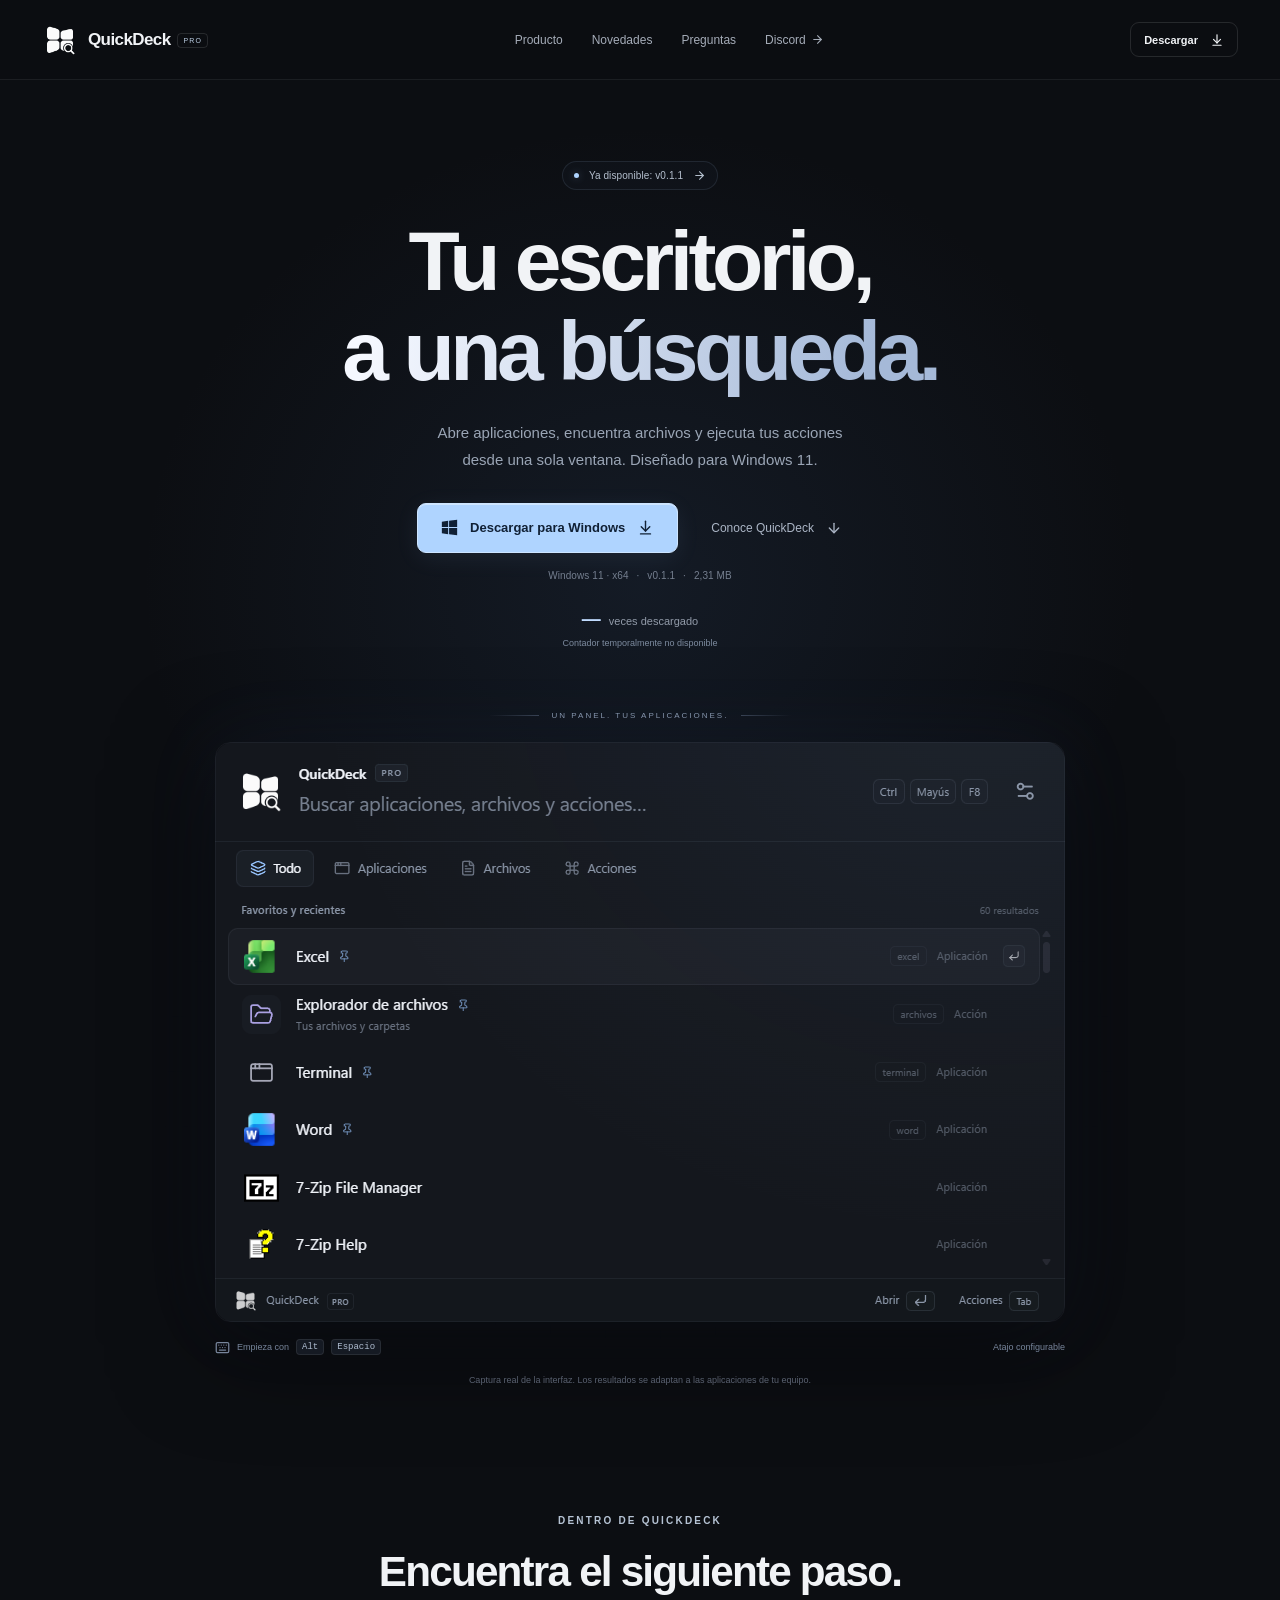
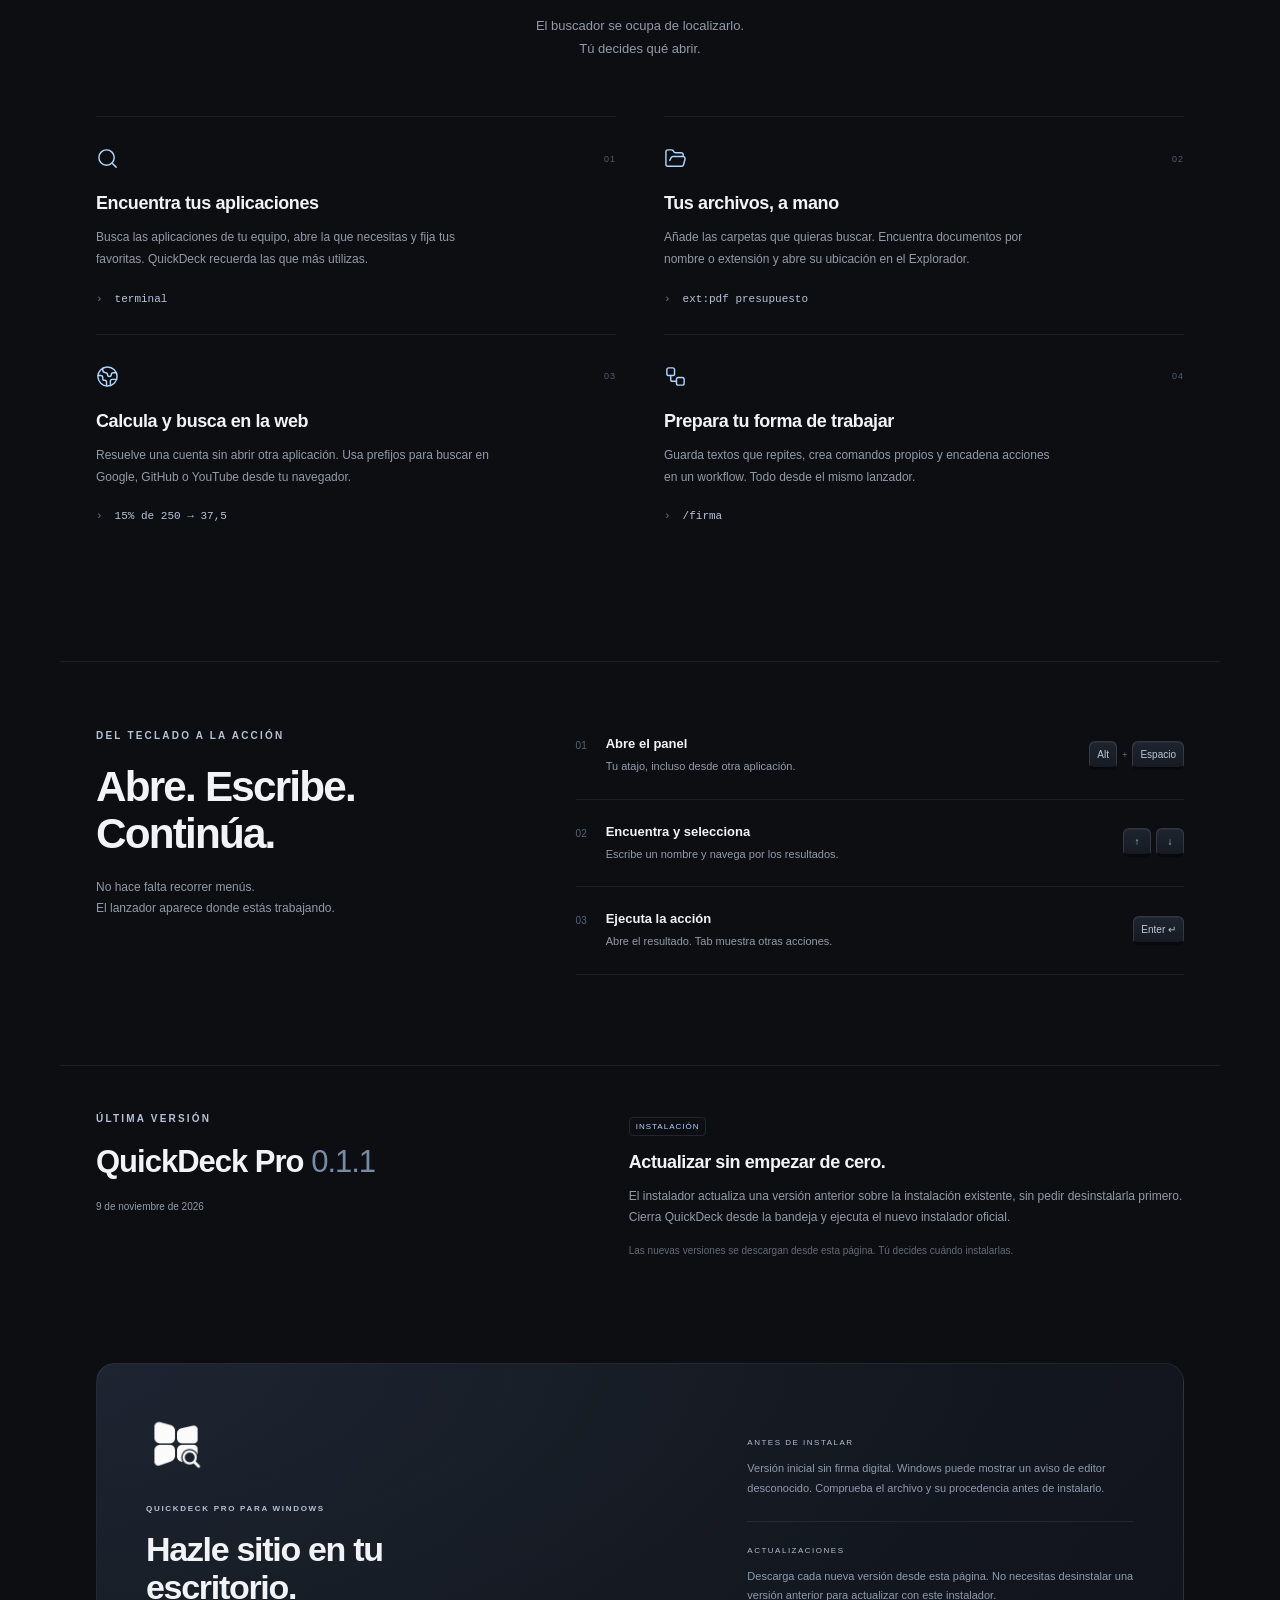
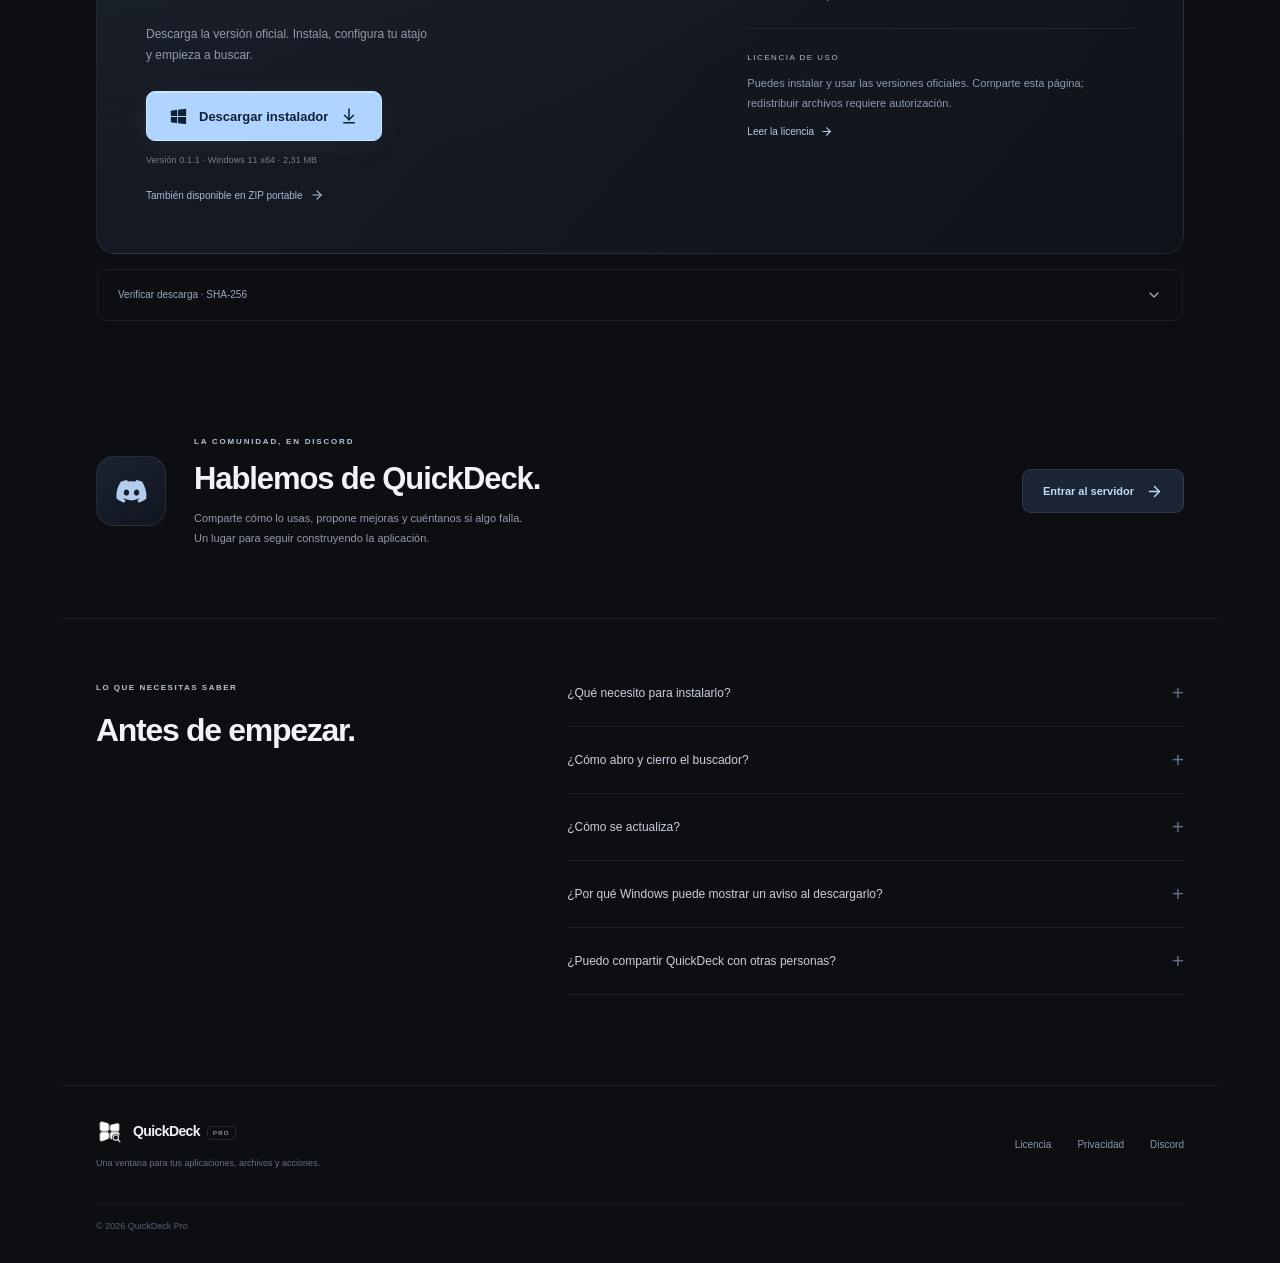
==== commit 484a34f9: "Update index.html" ====
--- a/index.html
+++ b/index.html
@@ -4,7 +4,7 @@
     <meta charset="UTF-8" />
     <meta name="viewport" content="width=device-width,initial-scale=1" />
     <meta name="theme-color" content="#0c0e12" />
-    <title>QuickDeck Pro v0.1.1 — Windows 11</title>
+    <title>QuickDeck Pro — Windows 11</title>
     <meta
       name="description"
       content="Aplicaciones, archivos y acciones en un buscador para Windows 11. Descarga QuickDeck Pro y únete a Discord."
@@ -1478,7 +1478,7 @@
           <!-- -->2,31 MB
         </p>
         <div class="click-counter" aria-live="polite">
-          <strong id="download-click-count">—</strong><span>clics en Descargar</span
+          <strong id="download-click-count">—</strong><span>veces descargado</span
           ><small id="download-click-status">Cargando contador…</small>
         </div>
         <div class="product-stage">
